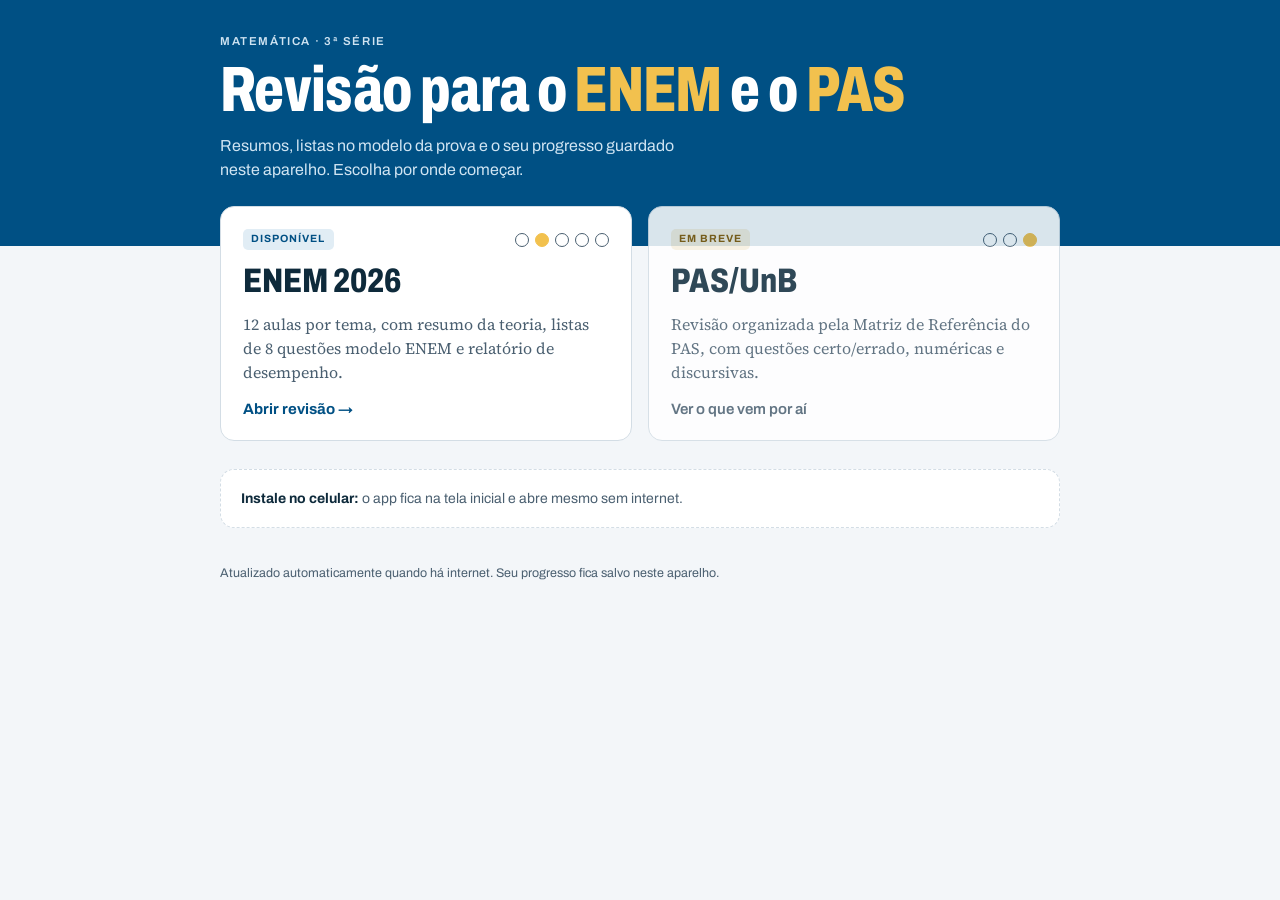
==== index.html @ c2a1b29c "Initial commit" ====
<!doctype html>
<html lang="pt-BR">
<head>
<meta charset="utf-8">
<meta name="viewport" content="width=device-width,initial-scale=1,viewport-fit=cover">
<title>Revisão de Matemática</title>
<meta name="description" content="Aulas de revisão de Matemática para o ENEM e o PAS/UnB.">
<meta name="theme-color" content="#005084">
<link rel="manifest" href="manifest.webmanifest">
<link rel="icon" type="image/png" sizes="32x32" href="icons/favicon-32.png">
<link rel="apple-touch-icon" href="icons/apple-touch-icon.png">
<meta name="apple-mobile-web-app-capable" content="yes">
<meta name="apple-mobile-web-app-title" content="Revisão">
<link rel="preconnect" href="https://fonts.googleapis.com">
<link rel="preconnect" href="https://fonts.gstatic.com" crossorigin>
<link rel="stylesheet" href="https://fonts.googleapis.com/css2?family=Archivo:wdth,wght@62..125,400..800&family=Source+Serif+4:opsz,wght@8..60,400;8..60,600&display=swap">
<style>
:root {
  --paper: #F3F6F9; --sheet: #FFFFFF; --ink: #0E2A3B; --ink-2: #4A5F70; --rule: #D3DDE5;
  --pen: #005084; --pen-soft: #E1EDF5; --mark: #8A5F08; --mark-soft: #F8F1E0;
  --band: #005084; --band-ink: #FFFFFF; --band-ink-2: #CFE4F2; --band-accent: #F2C14E;
  --f-display: "Archivo", "Arial Narrow", system-ui, sans-serif;
  --f-body: "Source Serif 4", Georgia, serif;
  --f-ui: "Archivo", system-ui, -apple-system, "Segoe UI", sans-serif;
  color-scheme: light;
}
@media (prefers-color-scheme: dark) { :root {
  --paper: #0A1822; --sheet: #10222F; --ink: #E4EDF3; --ink-2: #A2B5C3; --rule: #23394A;
  --pen: #6FB3E0; --pen-soft: #13324A; --mark: #E5B84B; --mark-soft: #3A2E12; --band: #0A2C44;
  color-scheme: dark; } }
* { box-sizing: border-box; }
html, body { margin: 0; }
body { background: var(--paper); color: var(--ink); font: 15px/1.5 var(--f-ui);
  padding-bottom: env(safe-area-inset-bottom, 0px); }
a { color: inherit; }
:focus-visible { outline: 2px solid var(--pen); outline-offset: 3px; }

.band { background: var(--band); color: var(--band-ink); padding: calc(env(safe-area-inset-top, 0px) + 36px) 0 64px; }
.wrap { max-width: 880px; margin: 0 auto; padding-inline: 20px; }
.eyebrow { font: 600 11.5px/1 var(--f-ui); letter-spacing: .14em; text-transform: uppercase; color: var(--band-ink-2); margin: 0; }
h1 { font-family: var(--f-display); font-stretch: 72%; font-weight: 800; font-size: clamp(38px, 8vw, 64px);
  line-height: .95; letter-spacing: -.01em; margin: 12px 0 14px; text-wrap: balance; }
h1 span { color: var(--band-accent); }
.lede { margin: 0; max-width: 52ch; color: var(--band-ink-2); font-size: 16px; }

.cards { display: grid; grid-template-columns: repeat(auto-fit, minmax(280px, 1fr)); gap: 16px; margin-top: -40px; }
.card { position: relative; display: flex; flex-direction: column; gap: 14px; background: var(--sheet);
  border: 1px solid var(--rule); border-radius: 14px; padding: 22px 22px 20px; text-decoration: none;
  transition: border-color .15s, transform .15s; }
a.card:hover { border-color: var(--pen); transform: translateY(-2px); }
.card .top { display: flex; justify-content: space-between; align-items: center; gap: 10px; }
.tag { font: 700 10.5px/1 var(--f-ui); letter-spacing: .1em; text-transform: uppercase; padding: 5px 8px; border-radius: 5px; }
.tag.on { color: var(--pen); background: var(--pen-soft); }
.tag.soon { color: var(--mark); background: var(--mark-soft); }
.card h2 { font-family: var(--f-display); font-stretch: 78%; font-weight: 800; font-size: 34px; line-height: 1; margin: 0; }
.card p { margin: 0; font-family: var(--f-body); font-size: 16px; color: var(--ink-2); }
.bubbles { display: flex; gap: 6px; }
.bubbles i { width: 14px; height: 14px; border-radius: 50%; border: 1.5px solid var(--ink-2); }
.bubbles i.f { background: var(--band-accent); border-color: var(--band-accent); }
.go { margin-top: auto; font-weight: 700; color: var(--pen); }
.card.off { opacity: .85; }
.card.off .go { color: var(--ink-2); font-weight: 600; }

.install { margin-top: 28px; background: var(--sheet); border: 1px dashed var(--rule); border-radius: 14px; padding: 18px 20px;
  display: flex; flex-wrap: wrap; gap: 12px 20px; align-items: center; justify-content: space-between; }
.install p { margin: 0; max-width: 56ch; font-size: 14px; color: var(--ink-2); }
.install b { color: var(--ink); }
.btn { border: 0; border-radius: 99px; background: var(--pen); color: #fff; font: 700 14px/1 var(--f-ui); padding: 12px 18px; cursor: pointer; }
footer { margin: 36px 0 40px; font-size: 12.5px; color: var(--ink-2); }
</style>
</head>
<body>
<header class="band">
  <div class="wrap">
    <p class="eyebrow">Matemática · 3ª série</p>
    <h1>Revisão para o <span>ENEM</span> e o <span>PAS</span></h1>
    <p class="lede">Resumos, listas no modelo da prova e o seu progresso guardado neste aparelho. Escolha por onde começar.</p>
  </div>
</header>

<main class="wrap">
  <div class="cards">
    <a class="card" href="enem/">
      <div class="top"><span class="tag on">Disponível</span><span class="bubbles" aria-hidden="true"><i></i><i class="f"></i><i></i><i></i><i></i></span></div>
      <h2>ENEM 2026</h2>
      <p>12 aulas por tema, com resumo da teoria, listas de 8 questões modelo ENEM e relatório de desempenho.</p>
      <span class="go">Abrir revisão →</span>
    </a>
    <a class="card off" href="pas/">
      <div class="top"><span class="tag soon">Em breve</span><span class="bubbles" aria-hidden="true"><i></i><i></i><i class="f"></i></span></div>
      <h2>PAS/UnB</h2>
      <p>Revisão organizada pela Matriz de Referência do PAS, com questões certo/errado, numéricas e discursivas.</p>
      <span class="go">Ver o que vem por aí</span>
    </a>
  </div>

  <section class="install" id="inst" hidden>
    <p id="instTxt"><b>Instale no celular:</b> o app fica na tela inicial e abre mesmo sem internet.</p>
    <button class="btn" id="instBtn" hidden>Instalar app</button>
  </section>

  <footer>Atualizado automaticamente quando há internet. Seu progresso fica salvo neste aparelho.</footer>
</main>

<script>
(() => {
  if ("serviceWorker" in navigator) {
    addEventListener("load", () => navigator.serviceWorker.register("sw.js").catch(() => {}));
  }
  const box = document.getElementById("inst"), btn = document.getElementById("instBtn"), txt = document.getElementById("instTxt");
  const standalone = matchMedia("(display-mode: standalone)").matches || navigator.standalone;
  if (standalone) return;
  const ios = /iphone|ipad|ipod/i.test(navigator.userAgent);
  if (ios) {
    txt.innerHTML = "<b>Instale no iPhone:</b> toque em Compartilhar e depois em “Adicionar à Tela de Início”.";
    box.hidden = false;
  }
  let prompt = null;
  addEventListener("beforeinstallprompt", e => { e.preventDefault(); prompt = e; box.hidden = false; btn.hidden = false; });
  btn.addEventListener("click", async () => {
    if (!prompt) return;
    prompt.prompt(); await prompt.userChoice.catch(() => {}); prompt = null; box.hidden = true;
  });
  addEventListener("appinstalled", () => { box.hidden = true; });
})();
</script>
</body>
</html>
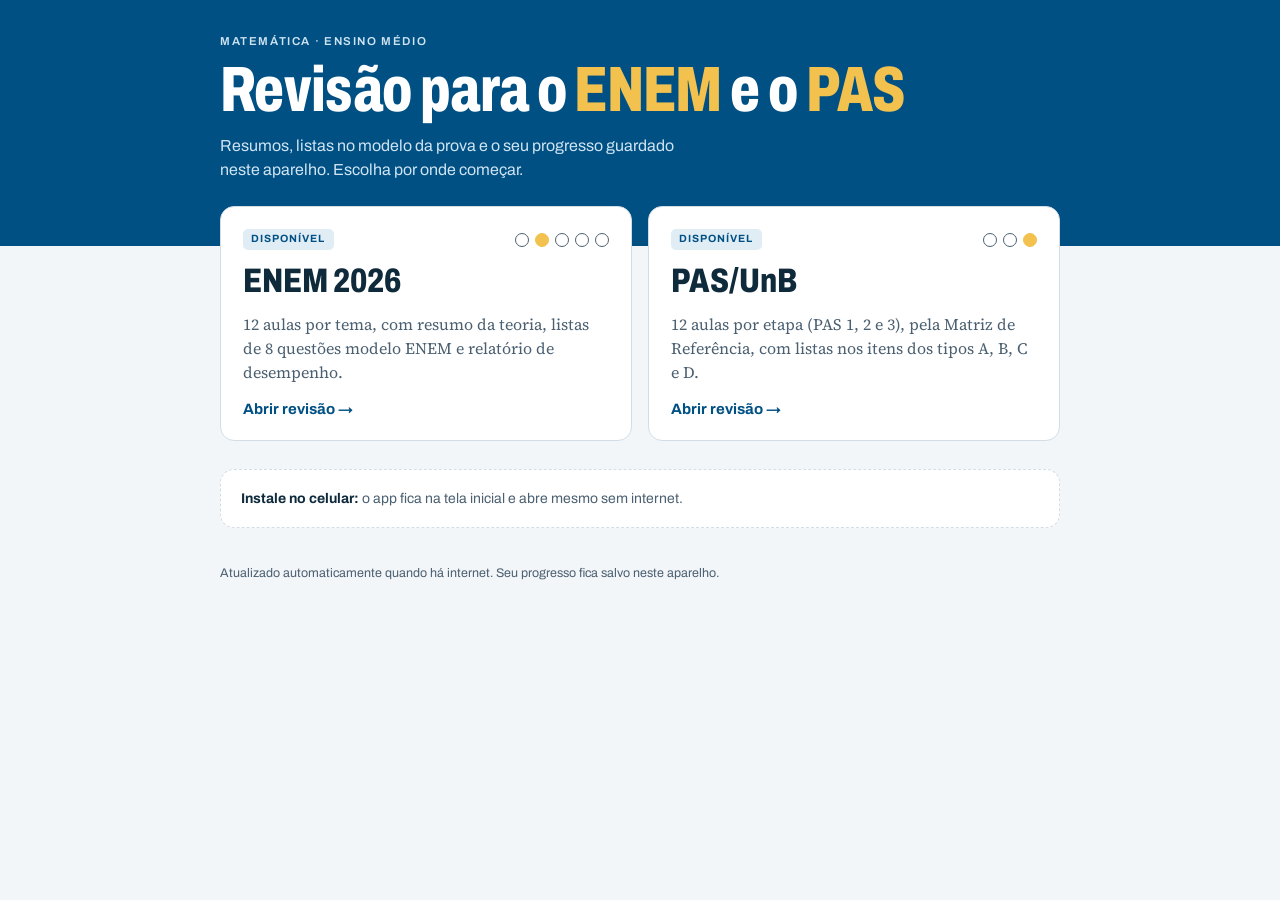
==== commit be48a44f: "Projeto Completo : PAS e ENEM" ====
--- a/index.html
+++ b/index.html
@@ -72,7 +72,7 @@
 <body>
 <header class="band">
   <div class="wrap">
-    <p class="eyebrow">Matemática · 3ª série</p>
+    <p class="eyebrow">Matemática · Ensino Médio</p>
     <h1>Revisão para o <span>ENEM</span> e o <span>PAS</span></h1>
     <p class="lede">Resumos, listas no modelo da prova e o seu progresso guardado neste aparelho. Escolha por onde começar.</p>
   </div>
@@ -86,11 +86,11 @@
       <p>12 aulas por tema, com resumo da teoria, listas de 8 questões modelo ENEM e relatório de desempenho.</p>
       <span class="go">Abrir revisão →</span>
     </a>
-    <a class="card off" href="pas/">
-      <div class="top"><span class="tag soon">Em breve</span><span class="bubbles" aria-hidden="true"><i></i><i></i><i class="f"></i></span></div>
+    <a class="card" href="pas/">
+      <div class="top"><span class="tag on">Disponível</span><span class="bubbles" aria-hidden="true"><i></i><i></i><i class="f"></i></span></div>
       <h2>PAS/UnB</h2>
-      <p>Revisão organizada pela Matriz de Referência do PAS, com questões certo/errado, numéricas e discursivas.</p>
-      <span class="go">Ver o que vem por aí</span>
+      <p>12 aulas por etapa (PAS 1, 2 e 3), pela Matriz de Referência, com listas nos itens dos tipos A, B, C e D.</p>
+      <span class="go">Abrir revisão →</span>
     </a>
   </div>
 
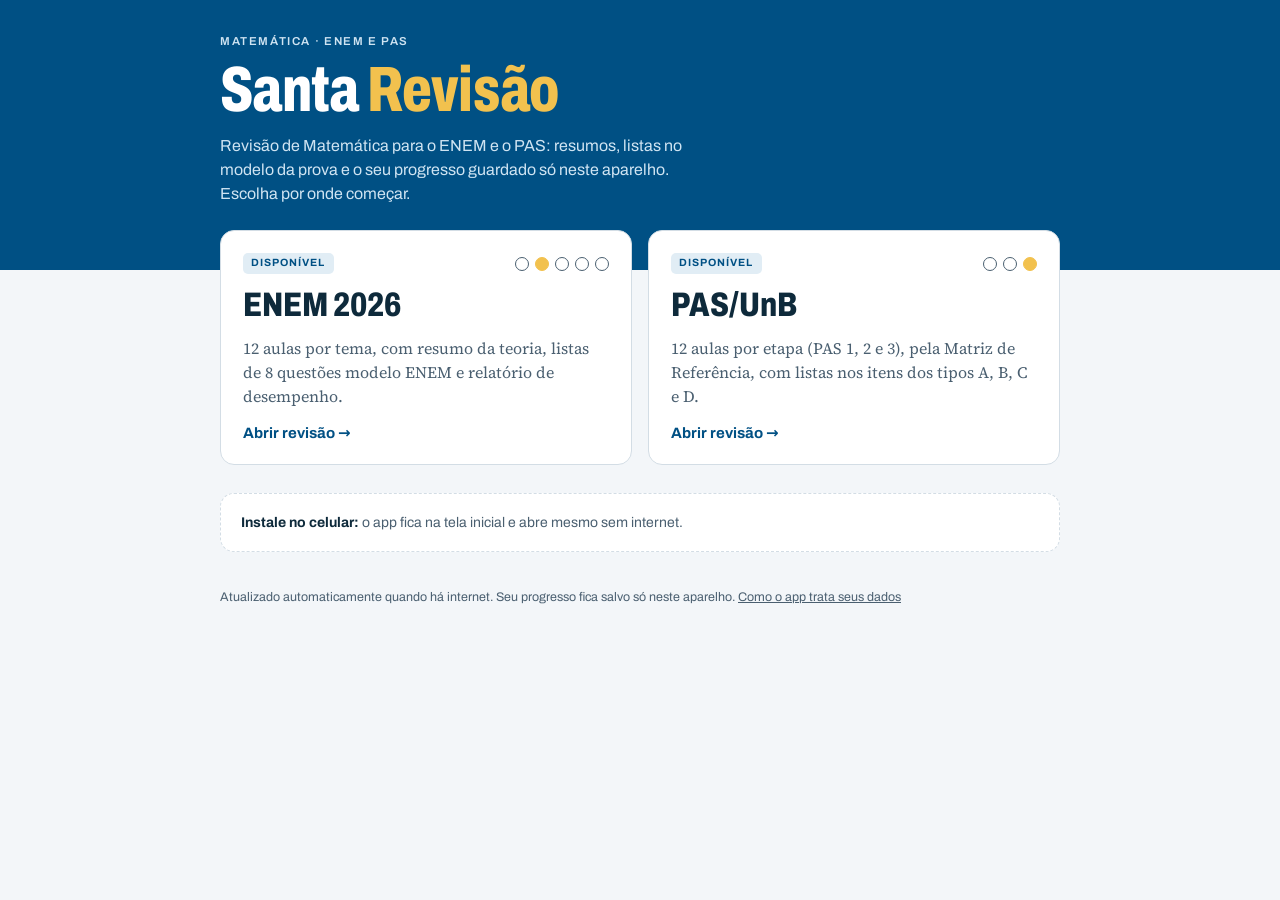
==== commit 826bf7b6: "Santa Revisão : cronômetro, LGPD e novo nome" ====
--- a/index.html
+++ b/index.html
@@ -3,17 +3,15 @@
 <head>
 <meta charset="utf-8">
 <meta name="viewport" content="width=device-width,initial-scale=1,viewport-fit=cover">
-<title>Revisão de Matemática</title>
-<meta name="description" content="Aulas de revisão de Matemática para o ENEM e o PAS/UnB.">
+<title>Santa Revisão</title>
+<meta name="description" content="Santa Revisão: aulas de revisão de Matemática para o ENEM e o PAS/UnB.">
 <meta name="theme-color" content="#005084">
 <link rel="manifest" href="manifest.webmanifest">
 <link rel="icon" type="image/png" sizes="32x32" href="icons/favicon-32.png">
 <link rel="apple-touch-icon" href="icons/apple-touch-icon.png">
 <meta name="apple-mobile-web-app-capable" content="yes">
-<meta name="apple-mobile-web-app-title" content="Revisão">
-<link rel="preconnect" href="https://fonts.googleapis.com">
-<link rel="preconnect" href="https://fonts.gstatic.com" crossorigin>
-<link rel="stylesheet" href="https://fonts.googleapis.com/css2?family=Archivo:wdth,wght@62..125,400..800&family=Source+Serif+4:opsz,wght@8..60,400;8..60,600&display=swap">
+<meta name="apple-mobile-web-app-title" content="Santa Revisão">
+<link rel="stylesheet" href="fonts/fonts.css">
 <style>
 :root {
   --paper: #F3F6F9; --sheet: #FFFFFF; --ink: #0E2A3B; --ink-2: #4A5F70; --rule: #D3DDE5;
@@ -72,9 +70,9 @@
 <body>
 <header class="band">
   <div class="wrap">
-    <p class="eyebrow">Matemática · Ensino Médio</p>
-    <h1>Revisão para o <span>ENEM</span> e o <span>PAS</span></h1>
-    <p class="lede">Resumos, listas no modelo da prova e o seu progresso guardado neste aparelho. Escolha por onde começar.</p>
+    <p class="eyebrow">Matemática · ENEM e PAS</p>
+    <h1>Santa <span>Revisão</span></h1>
+    <p class="lede">Revisão de Matemática para o ENEM e o PAS: resumos, listas no modelo da prova e o seu progresso guardado só neste aparelho. Escolha por onde começar.</p>
   </div>
 </header>
 
@@ -99,7 +97,7 @@
     <button class="btn" id="instBtn" hidden>Instalar app</button>
   </section>
 
-  <footer>Atualizado automaticamente quando há internet. Seu progresso fica salvo neste aparelho.</footer>
+  <footer>Atualizado automaticamente quando há internet. Seu progresso fica salvo só neste aparelho. <a href="privacidade.html">Como o app trata seus dados</a></footer>
 </main>
 
 <script>
--- a/fonts/fonts.css
+++ b/fonts/fonts.css
@@ -0,0 +1,83 @@
+/* Fontes servidas pelo próprio site (sem Google Fonts). Licença: SIL Open Font License 1.1 (ver OFL-*.txt). */
+
+/* archivo-latin-ext-standard-normal */
+@font-face {
+  font-family: 'Archivo';
+  font-style: normal;
+  font-display: swap;
+  font-weight: 100 900;
+  font-stretch: 62% 125%;
+  src: url(./archivo-latin-ext-standard-normal.woff2) format('woff2-variations');
+  unicode-range: U+0100-02BA,U+02BD-02C5,U+02C7-02CC,U+02CE-02D7,U+02DD-02FF,U+0304,U+0308,U+0329,U+1D00-1DBF,U+1E00-1E9F,U+1EF2-1EFF,U+2020,U+20A0-20AB,U+20AD-20C0,U+2113,U+2C60-2C7F,U+A720-A7FF;
+}
+
+/* archivo-latin-standard-normal */
+@font-face {
+  font-family: 'Archivo';
+  font-style: normal;
+  font-display: swap;
+  font-weight: 100 900;
+  font-stretch: 62% 125%;
+  src: url(./archivo-latin-standard-normal.woff2) format('woff2-variations');
+  unicode-range: U+0000-00FF,U+0131,U+0152-0153,U+02BB-02BC,U+02C6,U+02DA,U+02DC,U+0304,U+0308,U+0329,U+2000-206F,U+20AC,U+2122,U+2191,U+2193,U+2212,U+2215,U+FEFF,U+FFFD;
+}
+
+/* source-serif-4-latin-ext-opsz-normal */
+@font-face {
+  font-family: 'Source Serif 4';
+  font-style: normal;
+  font-display: swap;
+  font-weight: 200 900;
+  src: url(./source-serif-4-latin-ext-opsz-normal.woff2) format('woff2-variations');
+  unicode-range: U+0100-02BA,U+02BD-02C5,U+02C7-02CC,U+02CE-02D7,U+02DD-02FF,U+0304,U+0308,U+0329,U+1D00-1DBF,U+1E00-1E9F,U+1EF2-1EFF,U+2020,U+20A0-20AB,U+20AD-20C4,U+2113,U+2C60-2C7F,U+A720-A7FF;
+}
+
+/* source-serif-4-latin-opsz-normal */
+@font-face {
+  font-family: 'Source Serif 4';
+  font-style: normal;
+  font-display: swap;
+  font-weight: 200 900;
+  src: url(./source-serif-4-latin-opsz-normal.woff2) format('woff2-variations');
+  unicode-range: U+0000-00FF,U+0131,U+0152-0153,U+02BB-02BC,U+02C6,U+02DA,U+02DC,U+0304,U+0308,U+0329,U+2000-206F,U+20AC,U+2122,U+2191,U+2193,U+2212,U+2215,U+FEFF,U+FFFD;
+}
+
+/* ibm-plex-mono-latin-ext-500-normal */
+@font-face {
+  font-family: 'IBM Plex Mono';
+  font-style: normal;
+  font-display: swap;
+  font-weight: 500;
+  src: url(./ibm-plex-mono-latin-ext-500-normal.woff2) format('woff2');
+  unicode-range: U+0100-02BA,U+02BD-02C5,U+02C7-02CC,U+02CE-02D7,U+02DD-02FF,U+0304,U+0308,U+0329,U+1D00-1DBF,U+1E00-1E9F,U+1EF2-1EFF,U+2020,U+20A0-20AB,U+20AD-20C0,U+2113,U+2C60-2C7F,U+A720-A7FF;
+}
+
+/* ibm-plex-mono-latin-500-normal */
+@font-face {
+  font-family: 'IBM Plex Mono';
+  font-style: normal;
+  font-display: swap;
+  font-weight: 500;
+  src: url(./ibm-plex-mono-latin-500-normal.woff2) format('woff2');
+  unicode-range: U+0000-00FF,U+0131,U+0152-0153,U+02BB-02BC,U+02C6,U+02DA,U+02DC,U+0304,U+0308,U+0329,U+2000-206F,U+20AC,U+2122,U+2191,U+2193,U+2212,U+2215,U+FEFF,U+FFFD;
+}
+
+/* ibm-plex-mono-latin-ext-600-normal */
+@font-face {
+  font-family: 'IBM Plex Mono';
+  font-style: normal;
+  font-display: swap;
+  font-weight: 600;
+  src: url(./ibm-plex-mono-latin-ext-600-normal.woff2) format('woff2');
+  unicode-range: U+0100-02BA,U+02BD-02C5,U+02C7-02CC,U+02CE-02D7,U+02DD-02FF,U+0304,U+0308,U+0329,U+1D00-1DBF,U+1E00-1E9F,U+1EF2-1EFF,U+2020,U+20A0-20AB,U+20AD-20C0,U+2113,U+2C60-2C7F,U+A720-A7FF;
+}
+
+/* ibm-plex-mono-latin-600-normal */
+@font-face {
+  font-family: 'IBM Plex Mono';
+  font-style: normal;
+  font-display: swap;
+  font-weight: 600;
+  src: url(./ibm-plex-mono-latin-600-normal.woff2) format('woff2');
+  unicode-range: U+0000-00FF,U+0131,U+0152-0153,U+02BB-02BC,U+02C6,U+02DA,U+02DC,U+0304,U+0308,U+0329,U+2000-206F,U+20AC,U+2122,U+2191,U+2193,U+2212,U+2215,U+FEFF,U+FFFD;
+}
